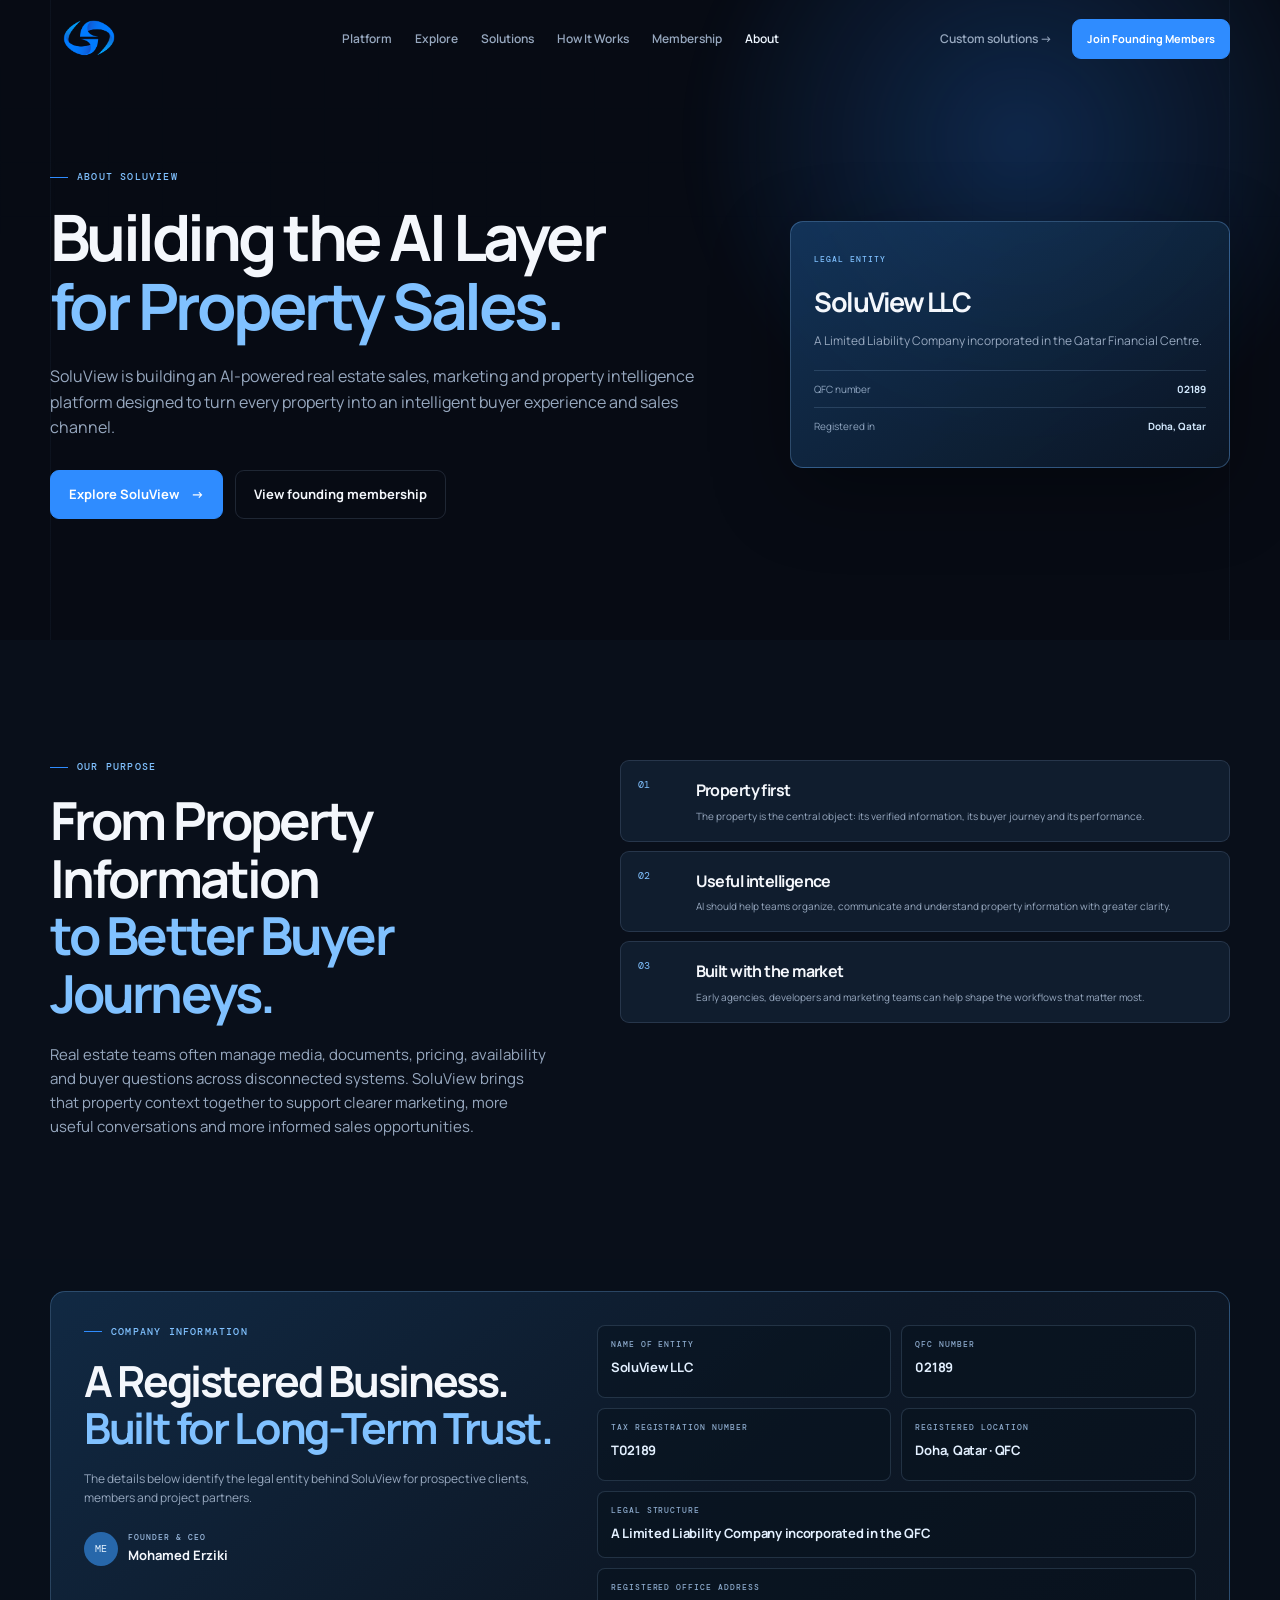
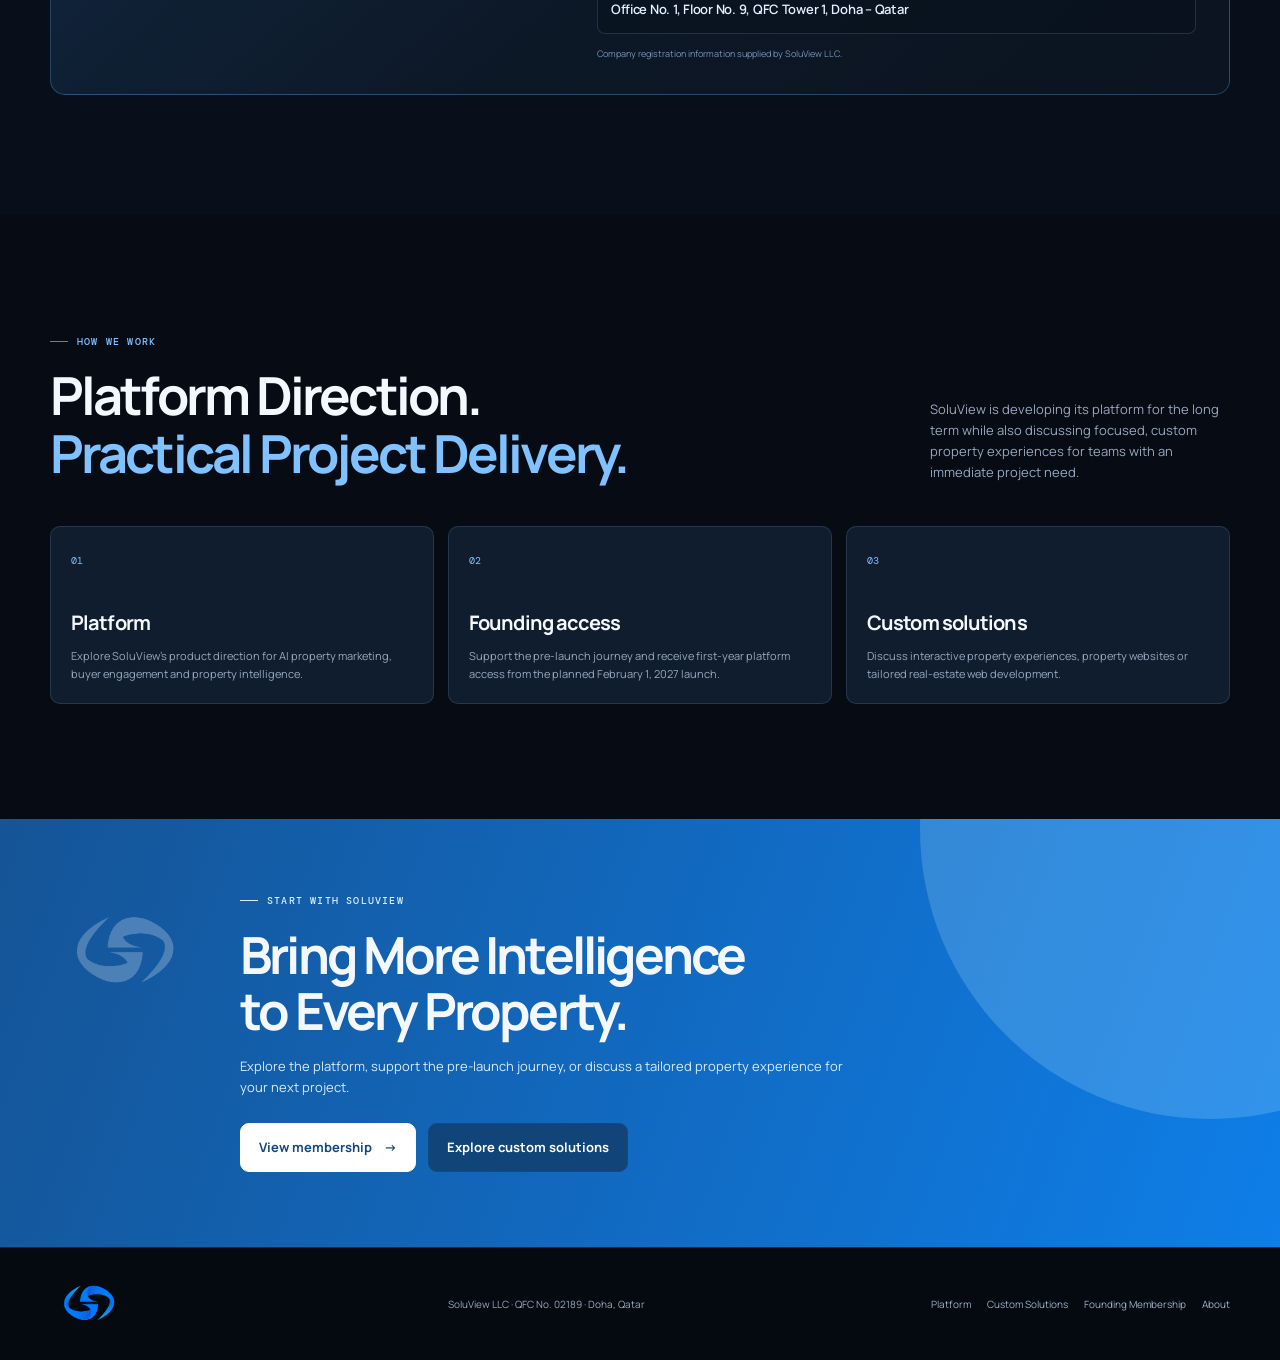
==== about.html @ 036d0c91 "Upgrade SoluView landing site and add form submissions" ====
<!doctype html>
<html lang="en">
<head>
  <meta charset="UTF-8">
  <meta name="viewport" content="width=device-width, initial-scale=1.0">
  <meta name="description" content="About SoluView LLC, an AI-powered real estate sales and property intelligence company incorporated in the Qatar Financial Centre, Doha.">
  <title>About SoluView LLC | Company Information</title>
  <link rel="preconnect" href="https://fonts.googleapis.com"><link rel="preconnect" href="https://fonts.gstatic.com" crossorigin>
  <link href="https://fonts.googleapis.com/css2?family=DM+Mono:wght@400;500&family=Manrope:wght@400;500;600;700;800&display=swap" rel="stylesheet">
  <link rel="stylesheet" href="style.css">
</head>
<body>
  <header class="site-header" id="top"><nav class="nav container" aria-label="Primary navigation"><a class="brand" href="index.html" aria-label="SoluView home"><img src="SoluView Logo.png" alt="SoluView"></a><button class="menu-toggle" aria-controls="nav-menu" aria-expanded="false"><span></span><span></span><span></span><b class="sr-only">Open navigation menu</b></button><div class="nav-menu" id="nav-menu"><a href="index.html#platform">Platform</a><a href="index.html#explore">Explore</a><a href="solutions.html">Solutions</a><a href="index.html#workflow">How It Works</a><a href="membership.html">Membership</a><a class="active-link" href="about.html">About</a></div><div class="nav-actions"><a class="text-link" href="solutions.html">Custom solutions <i>→</i></a><a class="button button-small" href="membership.html">Join Founding Members</a></div></nav></header>
  <main>
    <section class="page-hero section-grid"><div class="page-hero-glow"></div><div class="container page-hero-layout"><div class="reveal"><p class="eyebrow"><span></span>About SoluView</p><h1>Building the AI Layer<br><em>for Property Sales.</em></h1><p>SoluView is building an AI-powered real estate sales, marketing and property intelligence platform designed to turn every property into an intelligent buyer experience and sales channel.</p><div class="button-row"><a class="button" href="index.html#explore">Explore SoluView <i>→</i></a><a class="button button-ghost" href="membership.html">View founding membership</a></div></div><aside class="support-card reveal"><small>LEGAL ENTITY</small><b>SoluView LLC</b><p>A Limited Liability Company incorporated in the Qatar Financial Centre.</p><div class="support-card-row"><span>QFC number</span><strong>02189</strong></div><div class="support-card-row"><span>Registered in</span><strong>Doha, Qatar</strong></div></aside></div></section>
    <section class="section about-purpose"><div class="container about-purpose-grid"><div class="section-heading reveal"><p class="eyebrow"><span></span>Our purpose</p><h2>From Property Information<br><em>to Better Buyer Journeys.</em></h2><p>Real estate teams often manage media, documents, pricing, availability and buyer questions across disconnected systems. SoluView brings that property context together to support clearer marketing, more useful conversations and more informed sales opportunities.</p></div><div class="about-principles reveal"><article><span>01</span><h3>Property first</h3><p>The property is the central object: its verified information, its buyer journey and its performance.</p></article><article><span>02</span><h3>Useful intelligence</h3><p>AI should help teams organize, communicate and understand property information with greater clarity.</p></article><article><span>03</span><h3>Built with the market</h3><p>Early agencies, developers and marketing teams can help shape the workflows that matter most.</p></article></div></div></section>
    <section class="section company-registration"><div class="container"><div class="registration-panel reveal"><div class="registration-intro"><p class="eyebrow"><span></span>Company information</p><h2>A Registered Business.<br><em>Built for Long-Term Trust.</em></h2><p>The details below identify the legal entity behind SoluView for prospective clients, members and project partners.</p><div class="registration-founder"><span>ME</span><div><small>FOUNDER &amp; CEO</small><b>Mohamed Erziki</b></div></div></div><div class="registration-details"><div><small>NAME OF ENTITY</small><b>SoluView LLC</b></div><div><small>QFC NUMBER</small><b>02189</b></div><div><small>TAX REGISTRATION NUMBER</small><b>T02189</b></div><div><small>REGISTERED LOCATION</small><b>Doha, Qatar · QFC</b></div><div class="registration-wide"><small>LEGAL STRUCTURE</small><b>A Limited Liability Company incorporated in the QFC</b></div><div class="registration-wide"><small>REGISTERED OFFICE ADDRESS</small><address>Office No. 1, Floor No. 9, QFC Tower 1, Doha – Qatar</address></div><p class="registration-note">Company registration information supplied by SoluView LLC.</p></div></div></div></section>
    <section class="section about-relationship"><div class="container"><div class="split-heading reveal"><div><p class="eyebrow"><span></span>How we work</p><h2>Platform Direction.<br><em>Practical Project Delivery.</em></h2></div><p>SoluView is developing its platform for the long term while also discussing focused, custom property experiences for teams with an immediate project need.</p></div><div class="delivery-grid"><article class="reveal"><span>01</span><h3>Platform</h3><p>Explore SoluView’s product direction for AI property marketing, buyer engagement and property intelligence.</p></article><article class="reveal"><span>02</span><h3>Founding access</h3><p>Support the pre-launch journey and receive first-year platform access from the planned February 1, 2027 launch.</p></article><article class="reveal"><span>03</span><h3>Custom solutions</h3><p>Discuss interactive property experiences, property websites or tailored real-estate web development.</p></article></div></div></section>
    <section class="final-cta"><div class="container final-cta-inner reveal"><img src="SoluView Logo.png" alt="" aria-hidden="true"><div><p class="eyebrow"><span></span>Start with SoluView</p><h2>Bring More Intelligence<br>to Every Property.</h2><p>Explore the platform, support the pre-launch journey, or discuss a tailored property experience for your next project.</p><div class="button-row"><a class="button button-light" href="membership.html">View membership <i>→</i></a><a class="button button-dark" href="solutions.html">Explore custom solutions</a></div></div></div></section>
  </main>
  <footer class="footer"><div class="container"><a class="brand" href="index.html"><img src="SoluView Logo.png" alt="SoluView"></a><p>SoluView LLC · QFC No. 02189 · Doha, Qatar</p><div><a href="index.html#platform">Platform</a><a href="solutions.html">Custom Solutions</a><a href="membership.html">Founding Membership</a><a href="about.html">About</a></div></div></footer>
  <script src="prelaunch.js"></script>
</body>
</html>
---- style.css ----
:root{--bg:#070b14;--surface:#0d1421;--surface-2:#111c2d;--surface-3:#152338;--border:rgba(159,185,220,.16);--text:#f4f7fc;--text-muted:#97a8bf;--brand:#2f8cff;--brand-light:#80c1ff;--cyan:#62e5e4;--success:#58d6a0;--warning:#f0be67;--radius-sm:10px;--radius-md:18px;--radius-lg:28px;--shadow:0 24px 80px rgba(0,0,0,.32);--mono:"DM Mono",monospace;--sans:"Manrope",Arial,sans-serif}*{box-sizing:border-box}html{scroll-behavior:smooth}body{margin:0;background:var(--bg);color:var(--text);font:400 15px/1.6 var(--sans);overflow-x:hidden}body:before{content:"";position:fixed;inset:0;pointer-events:none;background:linear-gradient(rgba(128,193,255,.025) 1px,transparent 1px),linear-gradient(90deg,rgba(128,193,255,.025) 1px,transparent 1px);background-size:54px 54px;mask-image:linear-gradient(#0003,transparent 45%)}a{color:inherit;text-decoration:none}button{font:inherit;color:inherit}img{max-width:100%}h1,h2,h3,h4,p{margin:0}.container{width:min(1180px,calc(100% - 48px));margin:auto}.section{padding:120px 0}.section-grid{position:relative}.section-grid:after{content:"";position:absolute;inset:0;pointer-events:none;background:linear-gradient(90deg,transparent calc(50% - 590px),rgba(130,180,245,.05) calc(50% - 590px),rgba(130,180,245,.05) calc(50% - 589px),transparent calc(50% - 589px),transparent calc(50% + 589px),rgba(130,180,245,.05) calc(50% + 589px),rgba(130,180,245,.05) calc(50% + 590px),transparent calc(50% + 590px))}.sr-only{position:absolute;width:1px;height:1px;overflow:hidden;clip:rect(0,0,0,0)}.eyebrow,small{font:500 10px/1.4 var(--mono);letter-spacing:.12em;color:var(--brand-light);text-transform:uppercase}.eyebrow{display:flex;align-items:center;gap:9px;margin-bottom:18px}.eyebrow span{width:18px;height:1px;background:var(--brand)}h1,h2{letter-spacing:-.055em;font-weight:700}h1{font-size:clamp(43px,5vw,72px);line-height:1.08}h2{font-size:clamp(34px,4.1vw,58px);line-height:1.1}h1 em,h2 em{font-style:normal;color:var(--brand-light)}p{color:var(--text-muted)}.button{display:inline-flex;align-items:center;justify-content:center;gap:12px;background:var(--brand);color:white;border:1px solid var(--brand);border-radius:9px;padding:13px 18px;font-size:13px;font-weight:700;transition:.25s;cursor:pointer}.button:hover{transform:translateY(-2px);background:#55a4ff;box-shadow:0 12px 28px rgba(47,140,255,.2)}.button i,.text-link i{font-style:normal}.button-small{padding:10px 14px;font-size:11px}.button-ghost{background:transparent;border-color:var(--border);color:var(--text)}.button-ghost:hover{border-color:var(--brand);background:rgba(47,140,255,.08)}.button-row{display:flex;gap:12px;flex-wrap:wrap}.site-header{position:fixed;z-index:20;top:0;width:100%;border-bottom:1px solid transparent;transition:.25s}.site-header.scrolled{background:rgba(7,11,20,.84);backdrop-filter:blur(16px);border-color:var(--border)}.nav{height:78px;display:flex;align-items:center;justify-content:space-between;gap:24px}.brand{display:flex;width:130px;align-items:center}.brand img{display:block;width:100%;height:44px;object-fit:contain;object-position:left}.nav-menu{display:flex;gap:23px}.nav-menu a,.text-link{font-size:12px;font-weight:600;color:var(--text-muted);transition:.2s}.nav-menu a:hover,.text-link:hover{color:var(--text)}.nav-actions{display:flex;gap:20px;align-items:center}.menu-toggle{display:none;background:none;border:0}.hero{padding:167px 0 94px;min-height:780px;overflow:hidden}.hero-glow{position:absolute;width:800px;height:700px;right:-250px;top:-140px;background:radial-gradient(circle,rgba(32,119,229,.25),transparent 66%);filter:blur(16px)}.hero-layout{position:relative;z-index:1;display:grid;grid-template-columns:.89fr 1.11fr;align-items:center;gap:48px}.hero-description{max-width:580px;font-size:16px;margin:25px 0 29px}.trust-line{font-size:11px;margin-top:22px;color:#71839d}.hero-product{position:relative;min-height:486px;perspective:1200px}.dashboard-orb{position:absolute;width:380px;height:380px;left:18%;top:13%;border-radius:50%;background:radial-gradient(circle,rgba(70,147,247,.2),transparent 67%)}.product-window{position:relative;width:94%;margin-left:auto;background:#0d1523;border:1px solid rgba(157,195,255,.22);border-radius:16px;box-shadow:var(--shadow);overflow:hidden;transform:rotateY(-4deg) rotateX(2deg);transition:transform .2s}.window-top{height:35px;border-bottom:1px solid var(--border);display:flex;align-items:center;gap:12px;padding:0 13px;color:#7890ad;font:10px var(--mono)}.window-dots{display:flex;gap:4px}.window-dots b{width:5px;height:5px;border-radius:50%;background:#3e4e63}.online{margin-left:auto;color:var(--success);display:flex;gap:5px;align-items:center}.online b{width:5px;height:5px;border-radius:50%;background:var(--success)}.product-main{display:grid;grid-template-columns:38px 1fr 125px;min-height:338px}.mini-sidebar{background:#09101b;border-right:1px solid var(--border);display:flex;align-items:center;flex-direction:column;gap:20px;padding:13px 0;color:#5f7290;font-size:14px}.mini-logo{color:white;background:var(--brand);width:20px;height:20px;display:grid;place-items:center;border-radius:5px;font-size:10px;font-weight:800;margin-bottom:7px}.mini-sidebar .active{color:var(--brand-light)}.mini-content{padding:17px}.product-head{display:flex;justify-content:space-between;align-items:start}.product-head small{font-size:8px;color:#7e95b2}.product-head h3{font-size:18px;letter-spacing:-.04em}.available{font:9px var(--mono);color:var(--success)}.property-visual,.property-scene{background:linear-gradient(145deg,#203550,#152536 52%,#42546d);position:relative;overflow:hidden}.property-visual{margin-top:15px;height:194px;border-radius:8px}.property-visual:before,.property-scene:before{content:"";position:absolute;inset:0;background:linear-gradient(120deg,transparent 25%,rgba(197,226,255,.15) 25% 29%,transparent 29% 49%,rgba(9,18,31,.25) 49% 52%,transparent 52%),linear-gradient(160deg,transparent 43%,rgba(226,241,255,.12) 43% 46%,transparent 46%)}.visual-grid{position:absolute;inset:0;background:linear-gradient(90deg,transparent 49%,rgba(255,255,255,.08) 50%,transparent 51%),linear-gradient(transparent 68%,rgba(255,255,255,.09) 69%,transparent 70%)}.view-label,.floor-chip{position:absolute;bottom:10px;left:10px;background:rgba(4,9,15,.76);border:1px solid rgba(255,255,255,.12);border-radius:5px;padding:6px 8px;font-size:9px}.view-label b{color:var(--cyan);margin-left:9px}.floor-chip{left:auto;right:10px}.floor-chip strong{color:var(--brand-light);margin-left:4px}.visual-pin{position:absolute;border:1px solid white;background:var(--brand);color:#fff;border-radius:50%;width:20px;height:20px;font-size:14px;line-height:1}.pin-one{top:34%;left:42%}.pin-two{top:55%;right:24%}.spec-row{display:grid;grid-template-columns:repeat(3,1fr);margin-top:14px;gap:7px}.spec-row small{display:block;font-size:7px;color:#7285a0}.spec-row b{font-size:10px}.hero-side{border-left:1px solid var(--border);padding:17px 11px}.hero-side>p{font:8px var(--mono);color:#7386a3;margin-bottom:12px}.pulse-card{border-bottom:1px solid var(--border);padding:7px 0;display:grid;grid-template-columns:1fr auto}.pulse-card strong{font-size:16px}.pulse-card span{font-size:8px;color:#90a0b9}.pulse-card i{font:8px var(--mono);color:var(--success);grid-row:1/3;align-self:center}.hero-chat{position:absolute;z-index:2;right:-12px;bottom:-8px;width:272px;background:rgba(16,26,42,.94);border:1px solid rgba(154,193,245,.25);border-radius:11px;padding:12px;box-shadow:var(--shadow);font-size:10px;animation:float 5s ease-in-out infinite}.chat-title{display:flex;align-items:center;gap:5px;font-size:10px;font-weight:700;margin-bottom:9px}.chat-title>span{color:var(--cyan)}.chat-title small{margin-left:auto;font-size:7px;color:var(--success)}.buyer-msg,.ai-msg{font-size:9px;line-height:1.45;padding:7px 8px;border-radius:5px;margin:5px 0;max-width:90%}.buyer-msg{margin-left:auto;background:#21334e;color:#e9f0fb}.buyer-msg.short{max-width:64%}.ai-msg{background:#101d2e;border:1px solid rgba(135,176,225,.12);color:#aabbd1}.intro-strip{border-block:1px solid var(--border);padding:19px 0;background:rgba(10,16,26,.65)}.intro-strip p{color:#b8c6d8;text-align:center;font:11px var(--mono);letter-spacing:.045em}.intro-strip span{color:var(--brand);margin:0 13px}.platform{padding-bottom:45px}.section-heading{max-width:790px}.section-heading>p:not(.eyebrow){margin-top:20px;max-width:640px}.explore{padding-top:25px}.explorer{display:grid;grid-template-columns:177px 1fr;min-height:590px;border:1px solid rgba(152,190,239,.2);background:#0d1625;border-radius:18px;overflow:hidden;box-shadow:var(--shadow)}.explorer-nav{background:#09111d;border-right:1px solid var(--border);padding:18px 11px;display:flex;flex-direction:column;gap:5px}.explorer-brand{height:34px;display:flex;gap:8px;align-items:center;font-size:12px;margin-bottom:14px}.explorer-brand span{width:21px;height:21px;display:grid;place-items:center;color:#dceeff;background:var(--brand);border-radius:6px;font-size:10px}.explorer-tab{border:0;background:transparent;border-radius:7px;text-align:left;padding:9px;font-size:12px;color:#7488a6;cursor:pointer;transition:.2s}.explorer-tab.active,.explorer-tab:hover{color:#eaf3ff;background:#15243a}.explorer-user{margin-top:auto;padding:9px;border-top:1px solid var(--border);display:flex;align-items:center;gap:7px}.explorer-user span,.avatar{display:grid;place-items:center;width:24px;height:24px;border-radius:50%;background:#275f99;color:#e9f5ff;font:9px var(--mono)}.explorer-user small{font-size:8px;color:#8496af;letter-spacing:0}.explorer-stage{padding:25px 27px;min-width:0}.stage-top{display:flex;justify-content:space-between;align-items:center;margin-bottom:22px}.stage-top small{font-size:8px;color:#7b91ad}.stage-top h3{font-size:22px;letter-spacing:-.04em;margin-top:4px}.stage-actions{display:flex;align-items:center;gap:14px}.stage-actions button{border:0;background:transparent;color:#8fa2bd;cursor:pointer}.status-dot{font:9px var(--mono);color:var(--success);padding:5px 8px;border-radius:5px;background:rgba(88,214,160,.09)}.tab-panel{display:none}.tab-panel.active{display:block;animation:panelIn .35s ease both}.overview-grid{display:grid;grid-template-columns:1.22fr 1fr;gap:14px}.overview-property{min-height:250px;border-radius:10px}.scene-label{position:absolute;bottom:17px;left:17px;display:flex;flex-direction:column}.scene-label span{font:9px var(--mono);color:#b5d5f8}.scene-label b{font-size:23px;letter-spacing:-.05em}.scene-label small{font-size:9px;color:#d3dfec;letter-spacing:0}.scene-stat{position:absolute;right:12px;top:12px;font:20px var(--mono);color:#d6e8ff;text-align:right}.scene-stat small{display:block;font-size:7px;color:#bbd0e8;letter-spacing:0}.kpi-grid{display:grid;grid-template-columns:1fr 1fr;gap:12px}.kpi-grid article,.analytics-kpis article{border:1px solid var(--border);background:#111d2e;border-radius:9px;padding:13px}.kpi-grid small,.analytics-kpis small{font-size:8px;color:#8194b0}.kpi-grid strong{font-size:25px;display:block;letter-spacing:-.05em;margin:7px 0 3px}.kpi-grid span,.analytics-kpis span{font-size:9px;color:var(--success)}.details-band{display:grid;grid-template-columns:repeat(4,1fr);border-top:1px solid var(--border);margin-top:18px;padding-top:14px}.details-band small{display:block;color:#8093ae;font-size:8px}.details-band b{font-size:12px}.blue-text{color:var(--brand-light)}.experience-toolbar{display:flex;justify-content:space-between;align-items:center;margin-bottom:15px;color:#afc0d5;font-size:11px}.room-select,.persona-tabs button{background:#152239;border:1px solid var(--border);color:#9eb0c7;padding:6px 8px;font-size:9px;cursor:pointer}.room-select:first-child{border-radius:5px 0 0 5px}.room-select:last-child{border-radius:0 5px 5px 0}.room-select.active,.persona-tabs button.active{color:#fff;background:#27558c}.property-scene.large{height:305px;border-radius:10px}.floor-plan{position:absolute;right:13px;top:13px;background:#0b1422cc;padding:7px;border:1px solid var(--border);font:8px var(--mono);color:#a9bad0}.floor-plan b{color:var(--brand-light);margin-left:5px}.hotspot{position:absolute;z-index:1;border:1px solid #dff3ff;background:var(--brand);color:white;border-radius:99px;padding:5px 8px;font-size:9px;cursor:pointer;box-shadow:0 0 0 5px rgba(47,140,255,.12)}.hotspot-popover{position:absolute;left:13px;bottom:13px;width:205px;padding:10px;background:#0c1725ed;border:1px solid var(--border);border-radius:7px;display:flex;flex-direction:column;font-size:10px}.hotspot-popover b{color:#eaf5ff}.hotspot-popover span{color:#9cafc7}.property-info-grid{display:grid;grid-template-columns:repeat(3,1fr);gap:12px;margin-top:14px}.property-info-grid div{padding:10px;background:#111d2e;border:1px solid var(--border);border-radius:7px}.property-info-grid small{display:block;font-size:8px;color:#8295b1}.property-info-grid b{font-size:10px}.assistant-demo{max-width:650px;margin:auto}.verified-note{display:flex;gap:10px;padding:12px;background:rgba(88,214,160,.07);border:1px solid rgba(88,214,160,.22);border-radius:9px}.verified-note>span{display:grid;place-items:center;background:var(--success);width:20px;height:20px;border-radius:50%;color:#06140e;font-weight:800}.verified-note b{font-size:11px;display:block}.verified-note small{font-size:8px;letter-spacing:0;color:#98aeac;text-transform:none}.conversation{min-height:228px;padding:20px 4px;display:flex;flex-direction:column;gap:8px}.message{max-width:75%;font-size:11px;padding:10px;border-radius:7px;animation:panelIn .3s ease}.message.buyer{background:#213652;align-self:flex-end}.message.ai{background:#111f32;border:1px solid var(--border);color:#bed0e5}.message.ai span{color:var(--cyan);margin-right:4px}.typing{color:#88a0bb;font:11px var(--mono);padding:7px}.quick-questions{display:flex;flex-wrap:wrap;gap:7px}.quick-questions button{border:1px solid var(--border);border-radius:99px;background:#111e31;color:#b7c8da;padding:7px 10px;font-size:9px;cursor:pointer;transition:.2s}.quick-questions button:hover{color:#fff;border-color:var(--brand)}.marketing-top,.leads-head{display:flex;justify-content:space-between;align-items:start}.marketing-top h4,.leads-head h4{font-size:17px;letter-spacing:-.035em;margin-top:4px}.generate-button{border:0;background:#183a64;color:#d7ecff;border-radius:6px;padding:8px 10px;font-size:9px;cursor:pointer}.generate-button.generating span{display:inline-block;animation:spin 1s linear infinite}.persona-tabs{display:flex;overflow:auto;gap:5px;margin:20px 0}.persona-tabs button{border-radius:5px;white-space:nowrap}.marketing-output{border:1px solid var(--border);border-radius:10px;padding:21px;background:linear-gradient(135deg,#101d2e,#14243a)}.marketing-output h4{font-size:19px;max-width:600px;letter-spacing:-.04em;margin:10px 0}.marketing-output p{font-size:12px;max-width:620px}.marketing-output>div{display:flex;gap:7px;margin-top:17px}.marketing-output>div span{font-size:8px;padding:5px 7px;border-radius:4px;background:#1c3450;color:#adc5df}.leads-head>span{font:9px var(--mono);color:#8ca2bd}.lead-list{margin-top:20px;border-top:1px solid var(--border)}.lead-row{width:100%;display:grid;grid-template-columns:32px 1fr auto;gap:11px;align-items:center;text-align:left;border:0;border-bottom:1px solid var(--border);padding:13px 4px;background:transparent;cursor:pointer}.lead-row:hover{background:#111d2e}.lead-row .teal{background:#267b7c}.lead-row .gray{background:#405064}.lead-row b{font-size:12px;display:block}.lead-row small{display:block;text-transform:none;letter-spacing:0;font-size:9px;color:#8598b1}.lead-row strong{font-size:17px;text-align:right}.lead-row i{display:block;font:8px var(--mono);font-style:normal;color:var(--success)}.analytics-kpis{display:grid;grid-template-columns:repeat(4,1fr);gap:11px}.analytics-kpis b{display:block;font-size:23px;letter-spacing:-.045em;margin:6px 0}.analytics-charts{display:grid;grid-template-columns:1.25fr .75fr;gap:13px;margin-top:13px}.analytics-charts article{border:1px solid var(--border);background:#111d2e;border-radius:9px;padding:16px}.bar-chart p{display:grid;grid-template-columns:110px 1fr 31px;gap:8px;align-items:center;font-size:10px;margin:12px 0}.bar-chart i{height:5px;background:#23334a;border-radius:99px;overflow:hidden}.bar-chart i b{display:block;height:100%;width:0;background:linear-gradient(90deg,var(--brand),var(--cyan));transition:1s}.bar-chart em{font-style:normal;color:#a9bfd7}.funnel{margin-top:15px;display:flex;flex-direction:column;align-items:center;gap:6px}.funnel b{border-radius:3px;background:linear-gradient(90deg,#285d99,#356da7);padding:7px;text-align:center;font:9px var(--mono);color:#e9f4ff}.lead-drawer{position:fixed;z-index:30;inset:0;pointer-events:none}.lead-drawer.open{pointer-events:auto}.drawer-overlay{position:absolute;inset:0;background:#02050acc;opacity:0;transition:.25s}.lead-drawer.open .drawer-overlay{opacity:1}.drawer-content{position:absolute;right:0;top:0;width:min(400px,100%);height:100%;padding:30px;background:#0d1726;border-left:1px solid var(--border);transform:translateX(100%);transition:.35s;box-shadow:var(--shadow)}.lead-drawer.open .drawer-content{transform:none}.drawer-close{position:absolute;right:20px;top:19px;background:transparent;border:0;color:#9cb0ca;font-size:26px;cursor:pointer}.drawer-person{display:flex;align-items:center;gap:12px;margin:22px 0}.drawer-person .avatar{width:42px;height:42px;font-size:12px}.drawer-person h3{font-size:21px;letter-spacing:-.04em}.drawer-person p{font-size:11px}.intent-box{border:1px solid rgba(88,214,160,.26);background:rgba(88,214,160,.06);padding:17px;border-radius:10px;display:grid;grid-template-columns:1fr auto}.intent-box span{font:9px var(--mono);color:#a2d9c1}.intent-box b{font-size:35px;grid-row:1/3;letter-spacing:-.05em}.intent-box strong{font:9px var(--mono);color:var(--success)}.lead-data{margin:20px 0}.lead-data p{display:flex;justify-content:space-between;padding:11px 0;border-bottom:1px solid var(--border);font-size:11px}.lead-data p span{color:#8497af}.lead-data p b{color:#d8e5f5}.drawer-button{width:100%}.workflow-section{background:#09101c}.workflow-heading{max-width:590px}.workflow{position:relative;display:grid;grid-template-columns:repeat(4,1fr);gap:22px;margin-top:56px}.workflow-line{position:absolute;top:18px;left:0;right:0;height:1px;background:#233753}.workflow-step{position:relative;padding-top:42px}.workflow-step b{position:absolute;top:0;width:37px;height:37px;display:grid;place-items:center;border-radius:50%;background:#132845;border:1px solid #3a73ad;color:#b9dcff;font:10px var(--mono);z-index:1}.workflow-step h3{font-size:15px}.workflow-step p{font-size:11px;margin-top:7px}.intelligence-layout,.qualification-layout{display:grid;grid-template-columns:.82fr 1.18fr;gap:75px;align-items:center}.knowledge-flow article{border:1px solid var(--border);background:#101b2b;border-radius:12px;padding:20px}.knowledge-flow h3{font-size:17px;margin:6px 0 15px}.data-tags{display:flex;flex-wrap:wrap;gap:6px}.data-tags span{font-size:9px;color:#abc2da;padding:5px 7px;border:1px solid #29425f;border-radius:4px;background:#14263b}.flow-ai{display:flex;align-items:center;justify-content:center;gap:12px;padding:12px}.flow-ai i{font-style:normal;color:#7592b3}.flow-ai b{width:32px;height:32px;border-radius:50%;display:grid;place-items:center;background:var(--brand);box-shadow:0 0 22px rgba(47,140,255,.4)}.flow-ai strong{font-size:11px}.buyer-output p{font-size:11px}.split-heading{display:flex;align-items:end;justify-content:space-between;gap:40px}.split-heading>p{max-width:300px;font-size:13px}.campaign-grid{display:grid;grid-template-columns:repeat(4,1fr);margin-top:48px;border:1px solid var(--border);border-right:0;border-bottom:0}.campaign-grid article{min-height:164px;padding:18px;border-right:1px solid var(--border);border-bottom:1px solid var(--border);background:#0c1522;transition:.25s}.campaign-grid article:hover{background:#14233a;transform:translateY(-3px)}.campaign-grid span,.customer-grid span{font:10px var(--mono);color:var(--brand-light)}.campaign-grid h3{font-size:15px;margin:28px 0 6px}.campaign-grid p{font-size:10px}.qualification{background:linear-gradient(135deg,#0b1320,#0d1c30)}.qual-path{display:flex;align-items:center;flex-wrap:wrap;gap:9px;padding:20px;border:1px solid var(--border);border-radius:12px;background:#0d1828}.qual-path span{font-size:10px;color:#b5c8de;padding:7px;background:#15263d;border-radius:5px}.qual-path i{font-style:normal;color:#497eae}.qual-path strong{font-size:10px;background:var(--brand);padding:8px;color:#fff;border-radius:5px}.intent-cards{display:grid;grid-template-columns:repeat(3,1fr);gap:10px;margin-top:13px}.intent-cards article{padding:14px;border:1px solid var(--border);border-radius:9px;background:#111e30}.intent-cards b{font-size:27px;display:block;margin:8px 0 2px}.intent-cards p{font-size:9px}.analytics-section{background:#090f1a}.analytics-board{margin-top:46px;border:1px solid var(--border);border-radius:13px;overflow:hidden;background:#0d1725}.analytics-board-top{display:grid;grid-template-columns:repeat(4,1fr)}.analytics-board-top article{padding:23px;border-right:1px solid var(--border)}.analytics-board-top b{display:block;font-size:29px;letter-spacing:-.05em;margin-top:5px}.analytics-board-bottom{display:grid;grid-template-columns:1fr 1fr;border-top:1px solid var(--border)}.analytics-board-bottom>div{padding:22px}.analytics-board-bottom>div+div{border-left:1px solid var(--border)}.room-list,.context-list{margin-top:14px}.room-list p,.context-list p{display:flex;justify-content:space-between;font-size:11px;padding:7px 0;border-bottom:1px solid rgba(150,180,215,.08)}.room-list b,.context-list b{color:#cde4ff}.context-list span{color:#859bb6}.centered{text-align:center;margin-inline:auto}.centered .eyebrow{justify-content:center}.customer-grid{display:grid;grid-template-columns:repeat(3,1fr);gap:16px;margin-top:45px}.customer-grid article{min-height:220px;background:#101b2b;border:1px solid var(--border);border-radius:11px;padding:22px;transition:.25s}.customer-grid article:hover{transform:translateY(-5px);border-color:#3a70a7}.customer-grid h3{font-size:19px;letter-spacing:-.04em;margin:48px 0 8px}.customer-grid p{font-size:11px}.membership{background:linear-gradient(180deg,#0b1422,#09101b)}.membership-hero{display:flex;justify-content:space-between;gap:70px;align-items:center}.membership-hero>div:first-child{max-width:700px}.membership-hero>div:first-child>p:last-child{margin-top:19px;font-size:13px}.member-counter{width:208px;flex:0 0 auto;border:1px solid rgba(101,172,244,.32);background:rgba(31,82,141,.15);padding:17px;border-radius:11px}.member-counter small{font-size:8px}.member-counter strong{display:block;font-size:28px;letter-spacing:-.06em;margin:5px 0}.member-counter strong b{color:var(--brand-light)}.member-counter p{font-size:10px}.member-counter>div{height:4px;background:#203751;border-radius:9px;margin-top:13px;overflow:hidden}.member-counter i{display:block;height:100%;width:0;background:var(--brand);transition:width .7s}.membership-grid{display:grid;grid-template-columns:repeat(3,1fr);gap:15px;margin-top:50px}.membership-card{position:relative;display:flex;flex-direction:column;padding:24px;border:1px solid var(--border);border-radius:13px;background:#0e1827}.membership-card.featured{border-color:rgba(70,151,244,.7);background:linear-gradient(180deg,#132945,#0e1827);box-shadow:0 20px 50px rgba(9,55,109,.22)}.card-badge{position:absolute;right:15px;top:15px;background:var(--brand);border-radius:3px;padding:4px 6px;font:8px var(--mono)}.card-badge.muted{background:#40536c}.membership-card h3{font-size:22px;letter-spacing:-.045em;margin:9px 0 7px}.membership-card>p{font-size:11px;min-height:35px}.membership-price{font-size:17px;color:#cfe7ff;margin:22px 0 17px}.membership-card ul{margin:0 0 24px;padding:0;list-style:none;flex:1}.membership-card li{font-size:10px;color:#aebfd4;padding:6px 0;border-bottom:1px solid rgba(154,187,222,.08)}.membership-card li:before{content:"✓";color:var(--success);margin-right:8px}.membership-card .button{width:100%;font-size:11px}.member-benefits{margin-top:58px;padding-top:29px;border-top:1px solid var(--border)}.member-benefits h3{font-size:18px}.member-benefits>div{display:grid;grid-template-columns:repeat(4,1fr);gap:13px;margin-top:17px}.member-benefits article{padding:13px;border-radius:8px;background:#101c2c;border:1px solid var(--border)}.member-benefits article b{font:9px var(--mono);color:#bdddff}.member-benefits article p{font-size:10px;margin-top:7px}.prelaunch-note{margin-top:20px;font-size:10px;color:#768ba5}.vision-roadmap{margin-top:48px;display:grid;grid-template-columns:repeat(4,1fr);gap:12px}.vision-roadmap article{padding:17px;border-top:1px solid #477cae;background:linear-gradient(180deg,#111e30,transparent)}.vision-roadmap h3{font-size:16px;margin:12px 0 8px}.vision-roadmap p{font-size:10px}.final-cta{padding:75px 0;background:linear-gradient(110deg,#155496,#0e7ee8);position:relative;overflow:hidden}.final-cta:after{content:"";position:absolute;width:580px;height:580px;border-radius:50%;right:-220px;top:-280px;background:rgba(177,227,255,.22)}.final-cta-inner{position:relative;z-index:1;display:grid;grid-template-columns:150px 1fr;gap:40px;align-items:start}.final-cta img{opacity:.24;filter:brightness(0) invert(1);margin-top:16px}.final-cta h2{font-size:clamp(34px,4vw,55px);max-width:800px}.final-cta p:not(.eyebrow){color:#d6ebff;max-width:620px;font-size:13px;margin:18px 0 25px}.final-cta .eyebrow{color:#d8eeff}.final-cta .eyebrow span{background:#d8eeff}.button-light{background:#fff;border-color:#fff;color:#13487f}.button-dark{border-color:#164878;background:#114579}.footer{padding:34px 0;background:#050910;border-top:1px solid var(--border)}.footer .container{display:flex;justify-content:space-between;align-items:center;gap:20px}.footer .brand{width:111px}.footer p{font-size:10px}.footer>div>div{display:flex;gap:16px}.footer a{font-size:10px;color:#9bb0c8}.reveal{opacity:0;transform:translateY(18px);transition:opacity .65s ease,transform .65s ease}.reveal.visible{opacity:1;transform:none}@keyframes panelIn{from{opacity:0;transform:translateY(8px)}to{opacity:1;transform:none}}@keyframes float{50%{transform:translateY(-8px)}}@keyframes spin{to{transform:rotate(360deg)}}
@media(max-width:900px){.nav-menu{gap:13px}.nav-actions .text-link{display:none}.hero-layout,.intelligence-layout,.qualification-layout{grid-template-columns:1fr}.hero-copy{max-width:680px}.hero-product{max-width:700px;width:100%;margin:auto}.section{padding:90px 0}.workflow{grid-template-columns:repeat(2,1fr)}.workflow-line{display:none}.membership-hero{align-items:start;flex-direction:column;gap:24px}.member-counter{width:100%}.membership-grid{grid-template-columns:1fr}.membership-card{padding:25px}.member-benefits>div,.vision-roadmap{grid-template-columns:repeat(2,1fr)}.campaign-grid{grid-template-columns:repeat(2,1fr)}.customer-grid{gap:10px}.explorer{grid-template-columns:135px 1fr}.explorer-stage{padding:21px}.hero{padding-top:140px}}
@media(max-width:650px){.container{width:min(100% - 32px,1180px)}.site-header{background:rgba(7,11,20,.9);backdrop-filter:blur(10px);border-color:var(--border)}.nav{height:65px}.brand{width:111px}.menu-toggle{display:flex;position:relative;z-index:3;width:34px;height:34px;padding:8px;flex-direction:column;justify-content:center;gap:5px}.menu-toggle span{display:block;height:1px;background:#dceaff;transition:.2s}.menu-toggle.open span:first-child{transform:translateY(6px) rotate(45deg)}.menu-toggle.open span:nth-child(2){opacity:0}.menu-toggle.open span:nth-child(3){transform:translateY(-6px) rotate(-45deg)}.nav-actions{display:none}.nav-menu{position:absolute;z-index:2;top:0;right:0;left:0;padding:78px 24px 22px;background:#0c1522;border-bottom:1px solid var(--border);display:flex;flex-direction:column;gap:18px;transform:translateY(-115%);transition:.3s}.nav-menu.open{transform:none}.nav-menu a{font-size:14px}.hero{padding:115px 0 65px;min-height:0}.hero-layout{gap:45px}.hero-description{font-size:14px}.product-window{width:100%;transform:none}.product-main{grid-template-columns:31px 1fr}.hero-side{display:none}.mini-content{padding:13px}.property-visual{height:175px}.hero-chat{right:-4px;width:248px}.intro-strip p{font-size:8px}.intro-strip span{margin:0 4px}.section{padding:73px 0}.platform{padding-bottom:26px}.explorer{display:block;overflow:visible;background:transparent;border:0;box-shadow:none}.explorer-nav{position:sticky;top:65px;z-index:4;display:flex;flex-direction:row;overflow:auto;padding:8px;background:#0d1828;border:1px solid var(--border);border-radius:9px}.explorer-brand,.explorer-user{display:none}.explorer-tab{white-space:nowrap;padding:7px 9px}.explorer-stage{margin-top:10px;padding:17px;border:1px solid var(--border);border-radius:11px;background:#0d1625}.stage-top{margin-bottom:17px}.stage-top h3{font-size:19px}.overview-grid,.analytics-charts{grid-template-columns:1fr}.overview-property{min-height:210px}.kpi-grid{gap:8px}.kpi-grid article{padding:10px}.kpi-grid strong{font-size:20px}.details-band{gap:10px;grid-template-columns:1fr 1fr}.details-band div:nth-child(n+3){margin-top:8px}.property-scene.large{height:270px}.hotspot{font-size:8px;padding:4px 6px}.property-info-grid{grid-template-columns:1fr}.experience-toolbar{align-items:start;flex-direction:column;gap:10px}.analytics-kpis,.analytics-board-top{grid-template-columns:1fr 1fr}.analytics-charts article{padding:12px}.analytics-board-bottom{grid-template-columns:1fr}.analytics-board-bottom>div+div{border-left:0;border-top:1px solid var(--border)}.workflow{grid-template-columns:1fr 1fr;gap:20px}.workflow-step p{font-size:10px}.split-heading{display:block}.split-heading>p{margin-top:15px}.campaign-grid{grid-template-columns:1fr 1fr;margin-top:30px}.campaign-grid article{min-height:142px;padding:13px}.campaign-grid h3{margin-top:20px}.intent-cards{grid-template-columns:1fr}.customer-grid{grid-template-columns:1fr}.customer-grid article{min-height:170px}.customer-grid h3{margin-top:30px}.member-benefits>div,.vision-roadmap{grid-template-columns:1fr}.membership-grid{margin-top:31px}.final-cta{padding:55px 0}.final-cta-inner{grid-template-columns:1fr}.final-cta img{display:none}.footer .container{align-items:start;flex-direction:column}.footer>div>div{flex-wrap:wrap}.section-grid:after{display:none}}
@media(prefers-reduced-motion:reduce){*,*:before,*:after{animation-duration:.01ms!important;animation-iteration-count:1!important;scroll-behavior:auto!important;transition-duration:.01ms!important}.reveal{opacity:1;transform:none}}
.nav-menu .active-link{color:#eef6ff}.page-hero{padding:170px 0 102px;min-height:640px;position:relative;overflow:hidden}.page-hero-glow{position:absolute;width:780px;height:620px;right:-130px;top:-170px;background:radial-gradient(circle,rgba(39,126,239,.25),transparent 66%);filter:blur(16px)}.page-hero-layout{position:relative;z-index:1;display:grid;grid-template-columns:1.2fr .8fr;gap:80px;align-items:center}.page-hero-layout>div>p:not(.eyebrow){max-width:650px;font-size:16px;margin:24px 0 29px}.support-card{padding:23px;border:1px solid rgba(118,185,252,.32);background:linear-gradient(145deg,rgba(24,65,110,.72),rgba(11,23,38,.86));border-radius:13px;box-shadow:var(--shadow)}.support-card>small{font-size:8px}.support-card>b{display:block;font-size:27px;letter-spacing:-.055em;margin:11px 0 8px}.support-card>p{font-size:12px;margin-bottom:20px}.support-card-row{display:flex;justify-content:space-between;gap:12px;padding:10px 0;border-top:1px solid rgba(167,208,255,.16);font-size:10px}.support-card-row span{color:#8fa5bf}.support-card-row strong{color:#d4eaff;text-align:right}.support-explainer{padding-bottom:90px}.support-exchange{display:grid;grid-template-columns:1fr 55px 1fr;gap:16px;align-items:center;margin-top:45px}.support-exchange article{height:100%;padding:25px;background:#0e1928;border:1px solid var(--border);border-radius:12px}.support-exchange h3{font-size:22px;letter-spacing:-.045em;margin:10px 0}.support-exchange p{font-size:12px}.support-exchange ul,.service-grid ul{padding:0;list-style:none;margin:20px 0 0}.support-exchange li,.service-grid li{font-size:10px;color:#abc0d7;padding:6px 0;border-top:1px solid rgba(151,189,227,.1)}.support-exchange li:before,.service-grid li:before{content:"✓";color:var(--success);margin-right:8px}.exchange-arrow{width:36px;height:36px;display:grid;place-items:center;border:1px solid #4384c4;border-radius:50%;color:var(--brand-light);background:#132842;font-size:17px}.page-plans{padding-top:100px}.what-you-get{background:#090f1a}.delivery-grid{display:grid;grid-template-columns:repeat(3,1fr);gap:14px;margin-top:44px}.delivery-grid article{padding:20px;background:#101d2e;border:1px solid var(--border);border-radius:10px}.delivery-grid span,.service-grid>article>span{font:10px var(--mono);color:var(--brand-light)}.delivery-grid h3{font-size:20px;letter-spacing:-.045em;margin:36px 0 8px}.delivery-grid p{font-size:11px}.custom-bridge{background:linear-gradient(112deg,#155496,#0879d8);padding:78px 0;position:relative;overflow:hidden}.custom-bridge:after{content:"";position:absolute;width:500px;height:500px;right:-200px;bottom:-300px;border-radius:50%;background:rgba(185,232,255,.2)}.custom-bridge-inner{position:relative;z-index:1;display:grid;grid-template-columns:1.1fr .9fr;gap:55px;align-items:center}.custom-bridge h2{font-size:clamp(31px,3.6vw,49px)}.custom-bridge p:not(.eyebrow){color:#d9edff;font-size:13px;max-width:600px;margin:17px 0 24px}.custom-bridge .eyebrow{color:#d8edff}.custom-bridge .eyebrow span{background:#d8edff}.solution-mini-list{display:grid;gap:9px}.solution-mini-list article{padding:13px;background:rgba(5,25,53,.3);border:1px solid rgba(222,244,255,.23);border-radius:8px;display:flex;flex-direction:column}.solution-mini-list b{font-size:12px}.solution-mini-list span{font-size:10px;color:#d2e7f8;margin-top:3px}.trust-section{padding-bottom:120px}.trust-grid,.service-grid{display:grid;grid-template-columns:repeat(4,1fr);gap:12px;margin-top:42px}.trust-grid article{padding:17px;border-top:1px solid #467ead;background:#101c2c}.trust-grid b{font-size:12px}.trust-grid p{font-size:10px;margin-top:9px}.service-grid{grid-template-columns:repeat(3,1fr)}.service-grid>article{padding:21px;border:1px solid var(--border);background:#101c2c;border-radius:11px;transition:.25s}.service-grid>article:hover{border-color:#3e7bb7;transform:translateY(-4px)}.service-grid h3{font-size:19px;letter-spacing:-.04em;margin:34px 0 9px}.service-grid p{font-size:11px}.service-grid li{font-size:10px}
@media(max-width:900px){.page-hero-layout,.custom-bridge-inner{grid-template-columns:1fr;gap:32px}.page-hero{min-height:0}.support-card{max-width:620px}.support-exchange{grid-template-columns:1fr;gap:10px}.exchange-arrow{transform:rotate(90deg);margin:auto}.service-grid{grid-template-columns:1fr}.trust-grid{grid-template-columns:repeat(2,1fr)}}
@media(max-width:650px){.page-hero{padding:116px 0 66px}.page-hero-layout>div>p:not(.eyebrow){font-size:14px}.support-card>b{font-size:23px}.support-explainer{padding-bottom:65px}.support-exchange{margin-top:29px}.support-exchange article{padding:18px}.page-plans{padding-top:71px}.delivery-grid,.trust-grid{grid-template-columns:1fr;margin-top:28px}.custom-bridge{padding:57px 0}.custom-bridge-inner{gap:28px}.service-grid{margin-top:27px}.service-grid>article{padding:18px}}
.paypal-button-container{min-height:45px;margin-top:auto;padding-top:4px}.paypal-status{display:none;max-width:720px;margin:25px auto 0;padding:14px 17px;border-radius:8px;font-size:12px}.paypal-status.success,.paypal-status.notice,.paypal-status.error{display:block}.paypal-status.success{color:#cef6df;background:rgba(88,214,160,.11);border:1px solid rgba(88,214,160,.34)}.paypal-status.notice{color:#d7e7fb;background:rgba(66,137,214,.12);border:1px solid rgba(93,157,225,.32)}.paypal-status.error{color:#ffd2d2;background:rgba(229,85,85,.1);border:1px solid rgba(229,85,85,.32)}
.company-registration{padding-top:32px;background:#080f1a}.registration-panel{display:grid;grid-template-columns:.88fr 1.12fr;gap:42px;padding:33px;border:1px solid rgba(114,181,247,.29);border-radius:15px;background:linear-gradient(140deg,#112943,#0d1827 54%,#0b1420)}.registration-intro h2{font-size:clamp(28px,3.35vw,45px)}.registration-intro>p:not(.eyebrow){font-size:12px;margin-top:18px}.registration-founder{display:flex;align-items:center;gap:10px;margin-top:24px}.registration-founder>span{width:34px;height:34px;display:grid;place-items:center;border-radius:50%;background:#2767aa;color:#e7f4ff;font:10px var(--mono)}.registration-founder small{display:block;font-size:8px;color:#9cbbe0}.registration-founder b{display:block;font-size:13px;margin-top:2px}.registration-details{display:grid;grid-template-columns:1fr 1fr;gap:10px;align-content:start}.registration-details>div{min-height:73px;padding:13px;background:rgba(7,17,29,.48);border:1px solid rgba(161,202,246,.16);border-radius:8px}.registration-details small{display:block;font-size:8px;color:#8dabcd}.registration-details b{display:block;font-size:13px;margin-top:7px;color:#e3f0ff;letter-spacing:-.02em}.registration-details .registration-wide{grid-column:1/-1;min-height:auto}.registration-note{grid-column:1/-1;font-size:9px;color:#7893b2;margin-top:3px}
@media(max-width:900px){.registration-panel{grid-template-columns:1fr;gap:27px}}
@media(max-width:650px){.company-registration{padding-top:10px}.registration-panel{padding:20px}.registration-details{grid-template-columns:1fr}.registration-details .registration-wide{grid-column:auto}}
.registration-details address{display:block;margin-top:7px;color:#e3f0ff;font:600 13px/1.5 var(--sans);font-style:normal;letter-spacing:-.02em}.registration-link{display:inline-flex;margin-top:22px;color:#bcdcff}.about-purpose{background:#090f1a}.about-purpose-grid{display:grid;grid-template-columns:.9fr 1.1fr;gap:70px;align-items:start}.about-principles{display:grid;gap:9px}.about-principles article{display:grid;grid-template-columns:45px 1fr;column-gap:13px;padding:17px;background:#101d2e;border:1px solid var(--border);border-radius:9px}.about-principles span{grid-row:1/3;font:10px var(--mono);color:var(--brand-light)}.about-principles h3{font-size:16px;letter-spacing:-.035em}.about-principles p{font-size:10px;margin-top:4px}.about-relationship{padding-bottom:115px}
@media(max-width:900px){.about-purpose-grid{grid-template-columns:1fr;gap:32px}}
.forms-section{background:#090f1a}.form-grid{display:grid;grid-template-columns:1.15fr .85fr;gap:16px;margin-top:42px}.project-form,.feedback-form{padding:23px;background:#101d2e;border:1px solid var(--border);border-radius:12px}.field-row{display:grid;grid-template-columns:1fr 1fr;gap:12px}.project-form label,.feedback-form label{display:block;font-size:11px;font-weight:700;color:#c9d9eb;margin-bottom:14px}.project-form input,.project-form select,.project-form textarea,.feedback-form input,.feedback-form select,.feedback-form textarea{display:block;width:100%;margin-top:6px;padding:11px 12px;background:#0a1421;border:1px solid #29415e;border-radius:7px;color:var(--text);font:400 11px var(--sans);outline:none;transition:.2s;resize:vertical}.project-form input::placeholder,.project-form textarea::placeholder,.feedback-form input::placeholder,.feedback-form textarea::placeholder{color:#70849e}.project-form input:focus,.project-form select:focus,.project-form textarea:focus,.feedback-form input:focus,.feedback-form select:focus,.feedback-form textarea:focus{border-color:var(--brand);box-shadow:0 0 0 3px rgba(47,140,255,.12)}.project-form select,.feedback-form select{appearance:auto}.project-form textarea,.feedback-form textarea{line-height:1.55}.project-form .button,.feedback-form .button{margin-top:3px}.form-status{display:none;margin-top:14px!important;padding:10px 11px;border-radius:6px;font-size:10px}.form-status.success,.form-status.notice,.form-status.error{display:block}.form-status.success{color:#cef6df;background:rgba(88,214,160,.11);border:1px solid rgba(88,214,160,.34)}.form-status.notice{color:#d7e7fb;background:rgba(66,137,214,.12);border:1px solid rgba(93,157,225,.32)}.form-status.error{color:#ffd2d2;background:rgba(229,85,85,.1);border:1px solid rgba(229,85,85,.32)}.form-transport{display:none}.form-sidecard{padding:25px;border:1px solid rgba(81,154,229,.32);border-radius:12px;background:linear-gradient(150deg,#112b48,#0c1726)}.form-sidecard h3{font-size:23px;letter-spacing:-.05em;margin:10px 0}.form-sidecard>p{font-size:11px;margin-bottom:21px}.form-sidecard>div{display:grid;grid-template-columns:23px 1fr;gap:9px;padding:11px 0;border-top:1px solid rgba(172,211,255,.13)}.form-sidecard>div span{font:9px var(--mono);color:var(--brand-light)}.form-sidecard>div p{font-size:10px}.feedback-section{padding-top:88px;background:#07101b}.feedback-layout{display:grid;grid-template-columns:.8fr 1.2fr;gap:65px;align-items:start}.feedback-form{background:#0d1929}
@media(max-width:900px){.form-grid,.feedback-layout{grid-template-columns:1fr}.form-sidecard{max-width:650px}.feedback-layout{gap:28px}}
@media(max-width:650px){.forms-section{padding-top:65px}.form-grid{margin-top:28px}.project-form,.feedback-form,.form-sidecard{padding:17px}.field-row{grid-template-columns:1fr;gap:0}.feedback-section{padding-top:65px}}
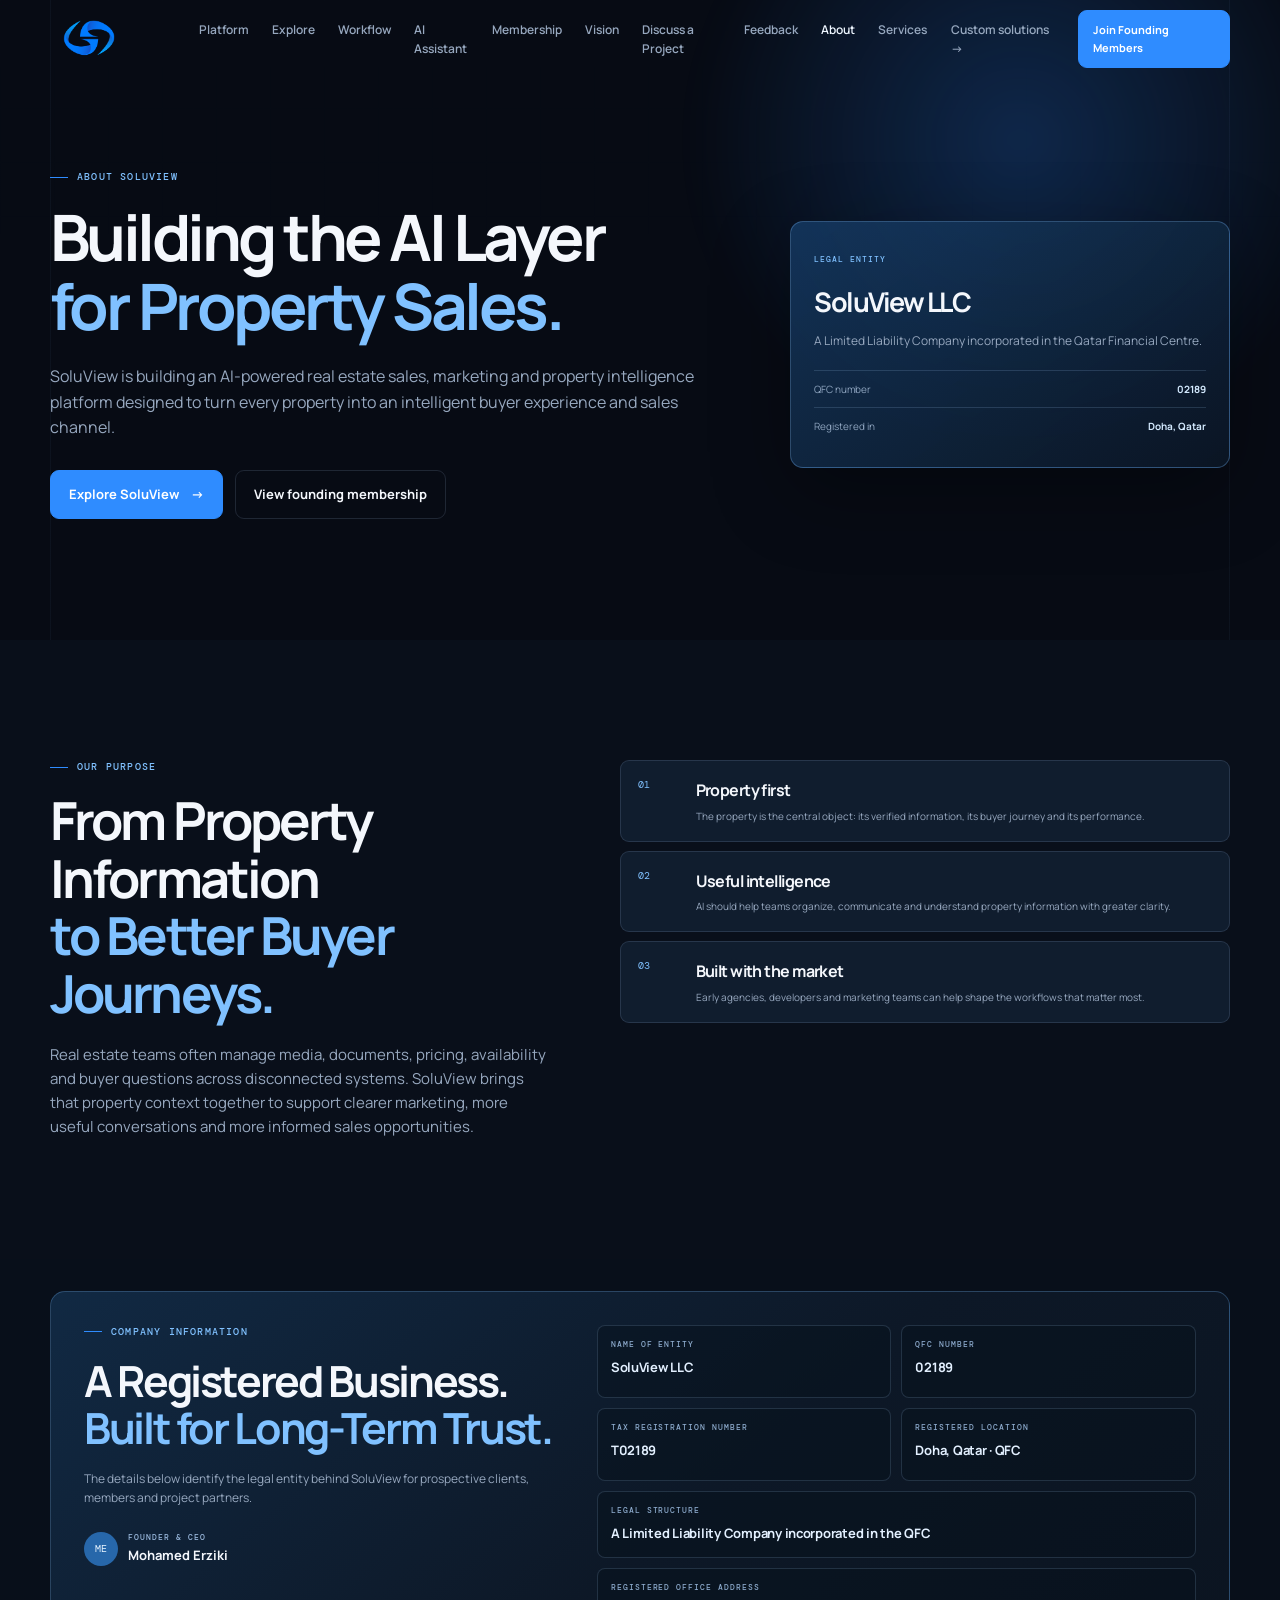
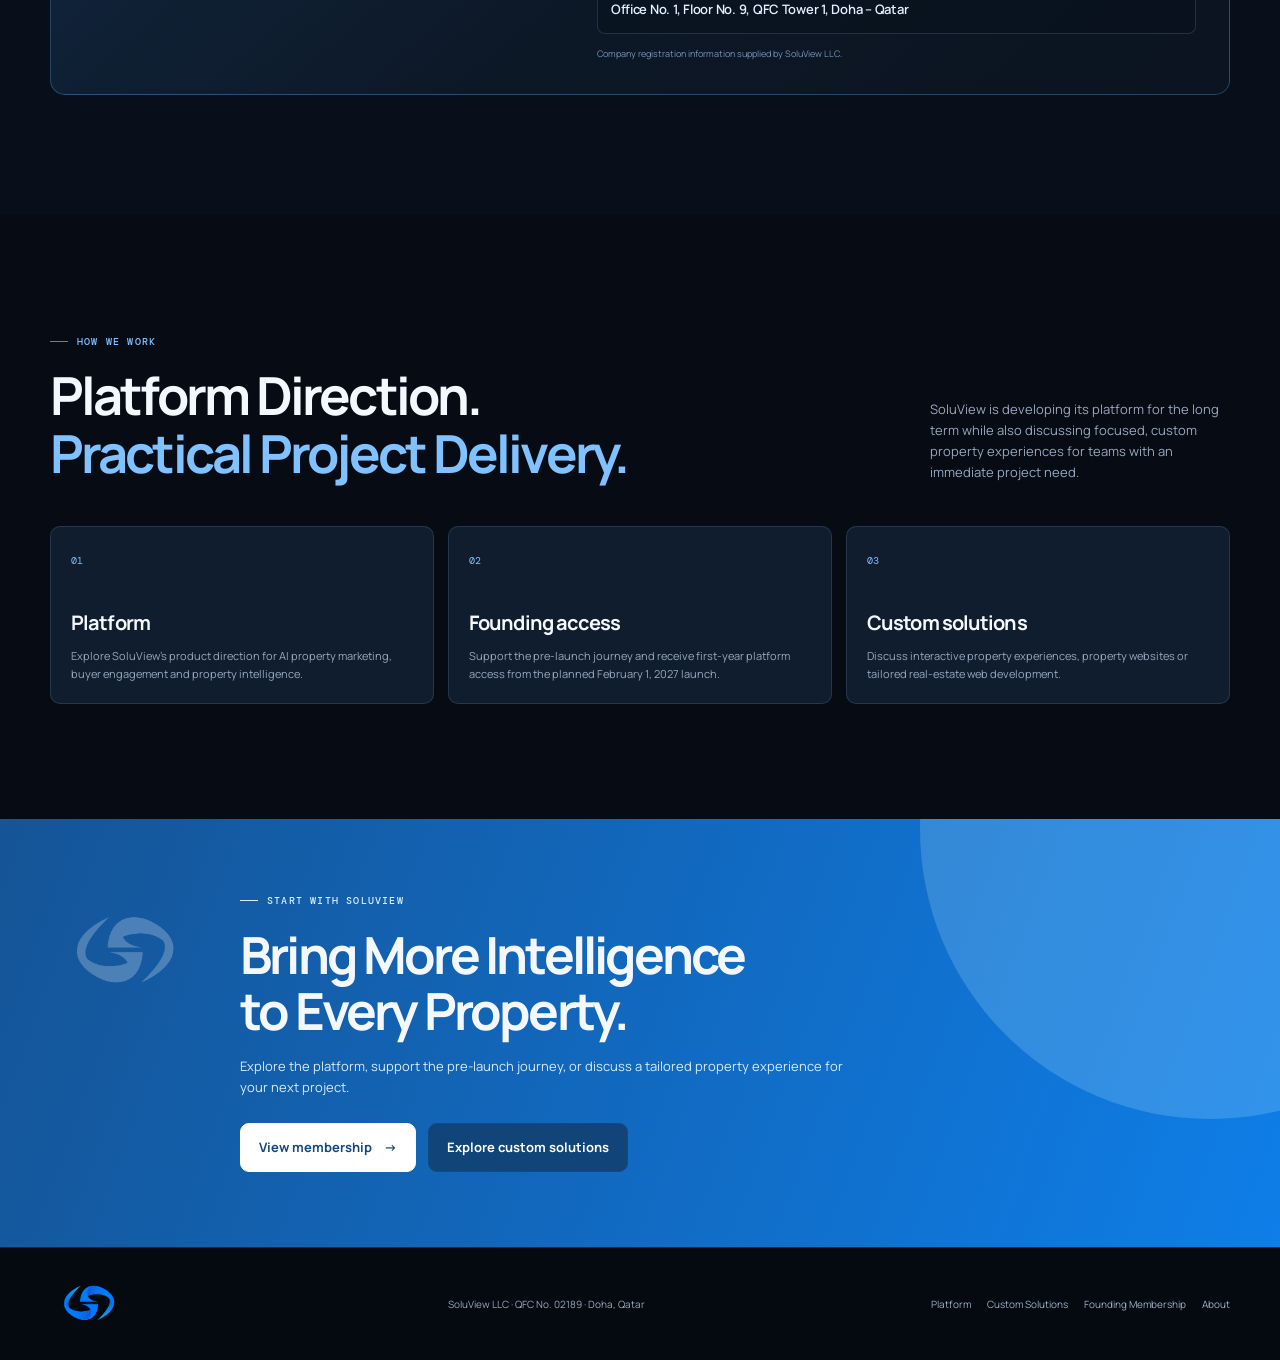
==== commit 93f4def9: "Organize navigation and rename Services" ====
--- a/about.html
+++ b/about.html
@@ -5,12 +5,13 @@
   <meta name="viewport" content="width=device-width, initial-scale=1.0">
   <meta name="description" content="About SoluView LLC, an AI-powered real estate sales and property intelligence company incorporated in the Qatar Financial Centre, Doha.">
   <title>About SoluView LLC | Company Information</title>
+  <link rel="icon" href="SoluView.ico" type="image/x-icon">
   <link rel="preconnect" href="https://fonts.googleapis.com"><link rel="preconnect" href="https://fonts.gstatic.com" crossorigin>
   <link href="https://fonts.googleapis.com/css2?family=DM+Mono:wght@400;500&family=Manrope:wght@400;500;600;700;800&display=swap" rel="stylesheet">
   <link rel="stylesheet" href="style.css">
 </head>
 <body>
-  <header class="site-header" id="top"><nav class="nav container" aria-label="Primary navigation"><a class="brand" href="index.html" aria-label="SoluView home"><img src="SoluView Logo.png" alt="SoluView"></a><button class="menu-toggle" aria-controls="nav-menu" aria-expanded="false"><span></span><span></span><span></span><b class="sr-only">Open navigation menu</b></button><div class="nav-menu" id="nav-menu"><a href="index.html#platform">Platform</a><a href="index.html#explore">Explore</a><a href="solutions.html">Solutions</a><a href="index.html#workflow">How It Works</a><a href="membership.html">Membership</a><a class="active-link" href="about.html">About</a></div><div class="nav-actions"><a class="text-link" href="solutions.html">Custom solutions <i>→</i></a><a class="button button-small" href="membership.html">Join Founding Members</a></div></nav></header>
+  <header class="site-header" id="top"><nav class="nav container" aria-label="Primary navigation"><a class="brand" href="index.html" aria-label="SoluView home"><img src="SoluView Logo.png" alt="SoluView"></a><button class="menu-toggle" aria-controls="nav-menu" aria-expanded="false"><span></span><span></span><span></span><b class="sr-only">Open navigation menu</b></button><div class="nav-menu" id="nav-menu"><a href="index.html#platform">Platform</a><a href="index.html#explore">Explore</a><a href="index.html#workflow">Workflow</a><a href="index.html#solutions">AI Assistant</a><a href="index.html#membership">Membership</a><a href="index.html#vision">Vision</a><a href="index.html#project-request">Discuss a Project</a><a href="index.html#feedback">Feedback</a><a class="active-link" href="about.html">About</a><a href="solutions.html">Services</a></div><div class="nav-actions"><a class="text-link" href="solutions.html">Custom solutions <i>→</i></a><a class="button button-small" href="membership.html">Join Founding Members</a></div></nav></header>
   <main>
     <section class="page-hero section-grid"><div class="page-hero-glow"></div><div class="container page-hero-layout"><div class="reveal"><p class="eyebrow"><span></span>About SoluView</p><h1>Building the AI Layer<br><em>for Property Sales.</em></h1><p>SoluView is building an AI-powered real estate sales, marketing and property intelligence platform designed to turn every property into an intelligent buyer experience and sales channel.</p><div class="button-row"><a class="button" href="index.html#explore">Explore SoluView <i>→</i></a><a class="button button-ghost" href="membership.html">View founding membership</a></div></div><aside class="support-card reveal"><small>LEGAL ENTITY</small><b>SoluView LLC</b><p>A Limited Liability Company incorporated in the Qatar Financial Centre.</p><div class="support-card-row"><span>QFC number</span><strong>02189</strong></div><div class="support-card-row"><span>Registered in</span><strong>Doha, Qatar</strong></div></aside></div></section>
     <section class="section about-purpose"><div class="container about-purpose-grid"><div class="section-heading reveal"><p class="eyebrow"><span></span>Our purpose</p><h2>From Property Information<br><em>to Better Buyer Journeys.</em></h2><p>Real estate teams often manage media, documents, pricing, availability and buyer questions across disconnected systems. SoluView brings that property context together to support clearer marketing, more useful conversations and more informed sales opportunities.</p></div><div class="about-principles reveal"><article><span>01</span><h3>Property first</h3><p>The property is the central object: its verified information, its buyer journey and its performance.</p></article><article><span>02</span><h3>Useful intelligence</h3><p>AI should help teams organize, communicate and understand property information with greater clarity.</p></article><article><span>03</span><h3>Built with the market</h3><p>Early agencies, developers and marketing teams can help shape the workflows that matter most.</p></article></div></div></section>
--- a/style.css
+++ b/style.css
@@ -13,4 +13,8 @@
 @media(max-width:900px){.about-purpose-grid{grid-template-columns:1fr;gap:32px}}
 .forms-section{background:#090f1a}.form-grid{display:grid;grid-template-columns:1.15fr .85fr;gap:16px;margin-top:42px}.project-form,.feedback-form{padding:23px;background:#101d2e;border:1px solid var(--border);border-radius:12px}.field-row{display:grid;grid-template-columns:1fr 1fr;gap:12px}.project-form label,.feedback-form label{display:block;font-size:11px;font-weight:700;color:#c9d9eb;margin-bottom:14px}.project-form input,.project-form select,.project-form textarea,.feedback-form input,.feedback-form select,.feedback-form textarea{display:block;width:100%;margin-top:6px;padding:11px 12px;background:#0a1421;border:1px solid #29415e;border-radius:7px;color:var(--text);font:400 11px var(--sans);outline:none;transition:.2s;resize:vertical}.project-form input::placeholder,.project-form textarea::placeholder,.feedback-form input::placeholder,.feedback-form textarea::placeholder{color:#70849e}.project-form input:focus,.project-form select:focus,.project-form textarea:focus,.feedback-form input:focus,.feedback-form select:focus,.feedback-form textarea:focus{border-color:var(--brand);box-shadow:0 0 0 3px rgba(47,140,255,.12)}.project-form select,.feedback-form select{appearance:auto}.project-form textarea,.feedback-form textarea{line-height:1.55}.project-form .button,.feedback-form .button{margin-top:3px}.form-status{display:none;margin-top:14px!important;padding:10px 11px;border-radius:6px;font-size:10px}.form-status.success,.form-status.notice,.form-status.error{display:block}.form-status.success{color:#cef6df;background:rgba(88,214,160,.11);border:1px solid rgba(88,214,160,.34)}.form-status.notice{color:#d7e7fb;background:rgba(66,137,214,.12);border:1px solid rgba(93,157,225,.32)}.form-status.error{color:#ffd2d2;background:rgba(229,85,85,.1);border:1px solid rgba(229,85,85,.32)}.form-transport{display:none}.form-sidecard{padding:25px;border:1px solid rgba(81,154,229,.32);border-radius:12px;background:linear-gradient(150deg,#112b48,#0c1726)}.form-sidecard h3{font-size:23px;letter-spacing:-.05em;margin:10px 0}.form-sidecard>p{font-size:11px;margin-bottom:21px}.form-sidecard>div{display:grid;grid-template-columns:23px 1fr;gap:9px;padding:11px 0;border-top:1px solid rgba(172,211,255,.13)}.form-sidecard>div span{font:9px var(--mono);color:var(--brand-light)}.form-sidecard>div p{font-size:10px}.feedback-section{padding-top:88px;background:#07101b}.feedback-layout{display:grid;grid-template-columns:.8fr 1.2fr;gap:65px;align-items:start}.feedback-form{background:#0d1929}
 @media(max-width:900px){.form-grid,.feedback-layout{grid-template-columns:1fr}.form-sidecard{max-width:650px}.feedback-layout{gap:28px}}
-@media(max-width:650px){.forms-section{padding-top:65px}.form-grid{margin-top:28px}.project-form,.feedback-form,.form-sidecard{padding:17px}.field-row{grid-template-columns:1fr;gap:0}.feedback-section{padding-top:65px}}+@media(max-width:650px){.forms-section{padding-top:65px}.form-grid{margin-top:28px}.project-form,.feedback-form,.form-sidecard{padding:17px}.field-row{grid-template-columns:1fr;gap:0}.feedback-section{padding-top:65px}}
+
+/* Expanded primary navigation: every landing-page section stays available without crowding the header. */
+@media (min-width:901px) and (max-width:1240px){.nav-actions{display:none}.nav-menu{gap:13px}.nav-menu a{font-size:10px}}
+@media (min-width:651px) and (max-width:900px){.site-header{background:rgba(7,11,20,.9);backdrop-filter:blur(10px);border-color:var(--border)}.nav{height:65px}.menu-toggle{display:flex;position:relative;z-index:3;width:34px;height:34px;padding:8px;flex-direction:column;justify-content:center;gap:5px}.menu-toggle span{display:block;height:1px;background:#dceaff;transition:.2s}.menu-toggle.open span:first-child{transform:translateY(6px) rotate(45deg)}.menu-toggle.open span:nth-child(2){opacity:0}.menu-toggle.open span:nth-child(3){transform:translateY(-6px) rotate(-45deg)}.nav-actions{display:none}.nav-menu{position:absolute;z-index:2;top:0;right:0;left:0;padding:78px 24px 22px;background:#0c1522;border-bottom:1px solid var(--border);display:flex;flex-direction:column;gap:18px;transform:translateY(-115%);transition:.3s}.nav-menu.open{transform:none}.nav-menu a{font-size:14px}}
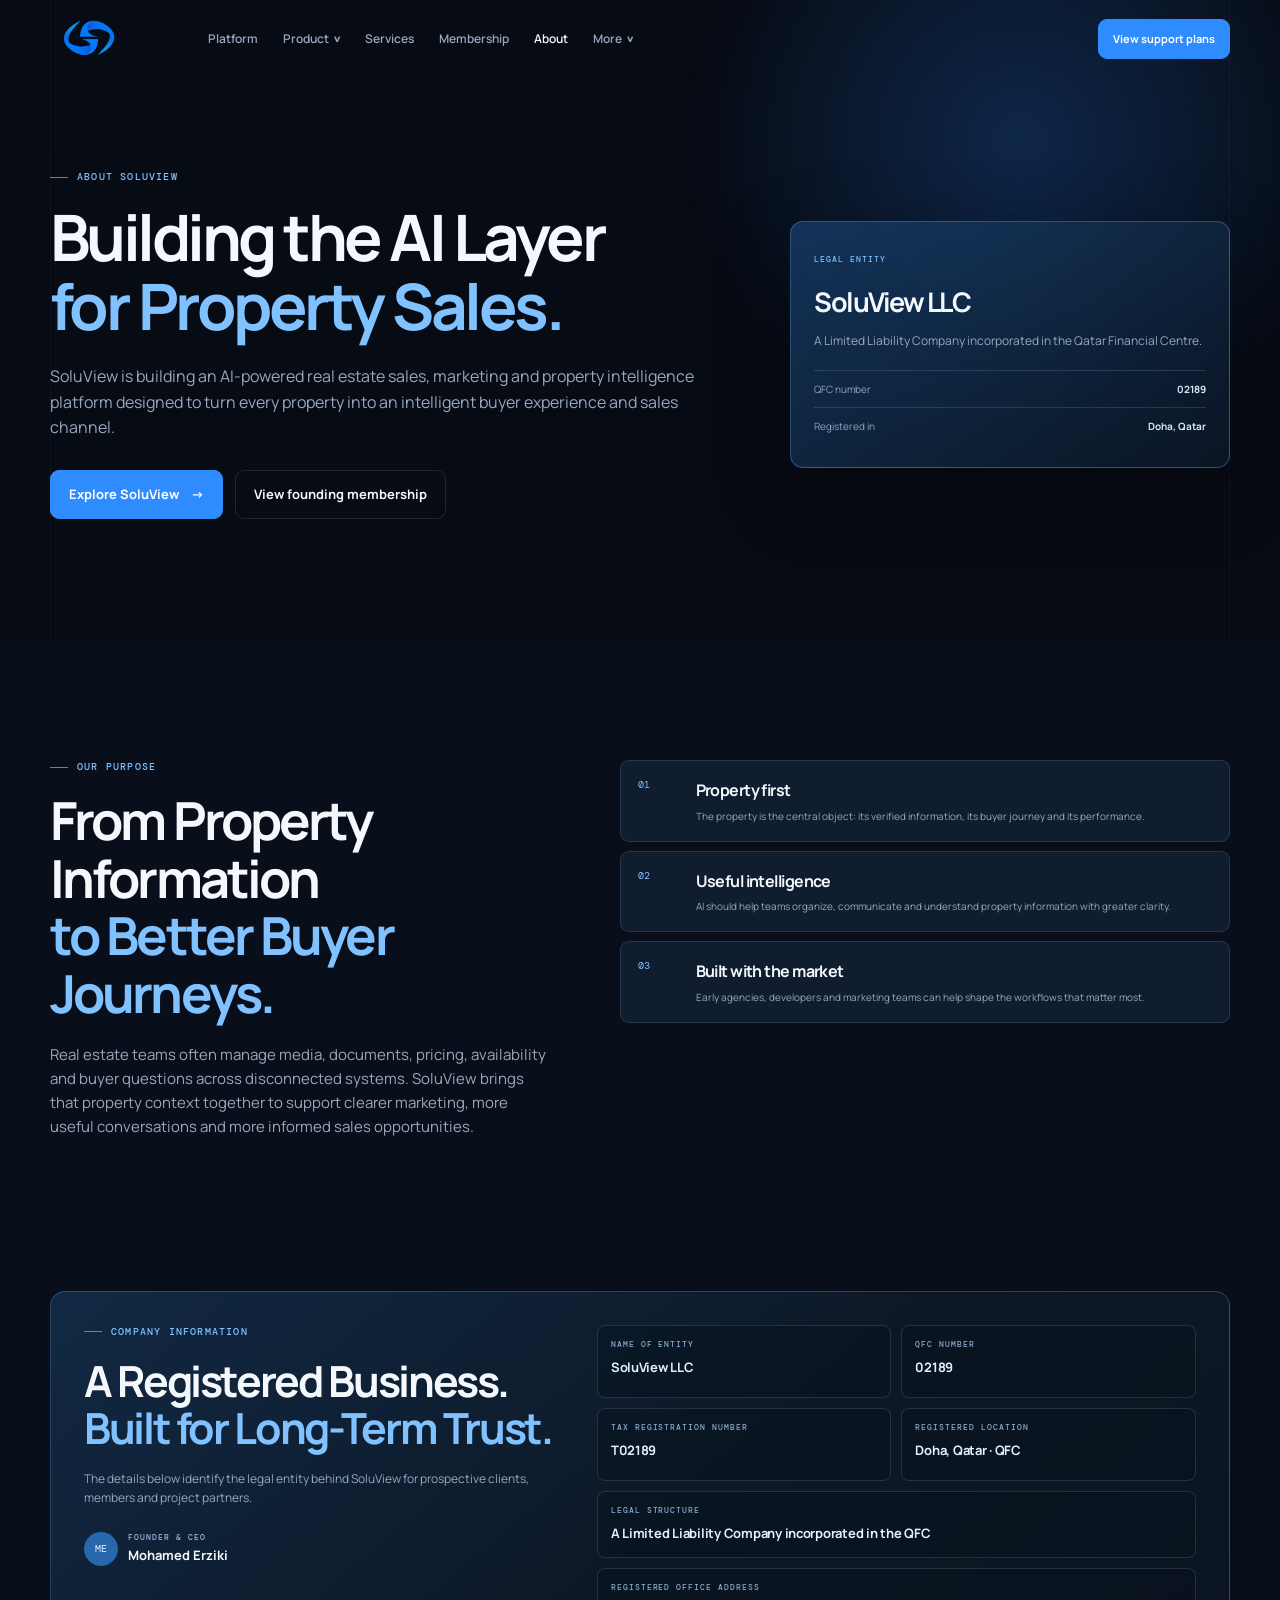
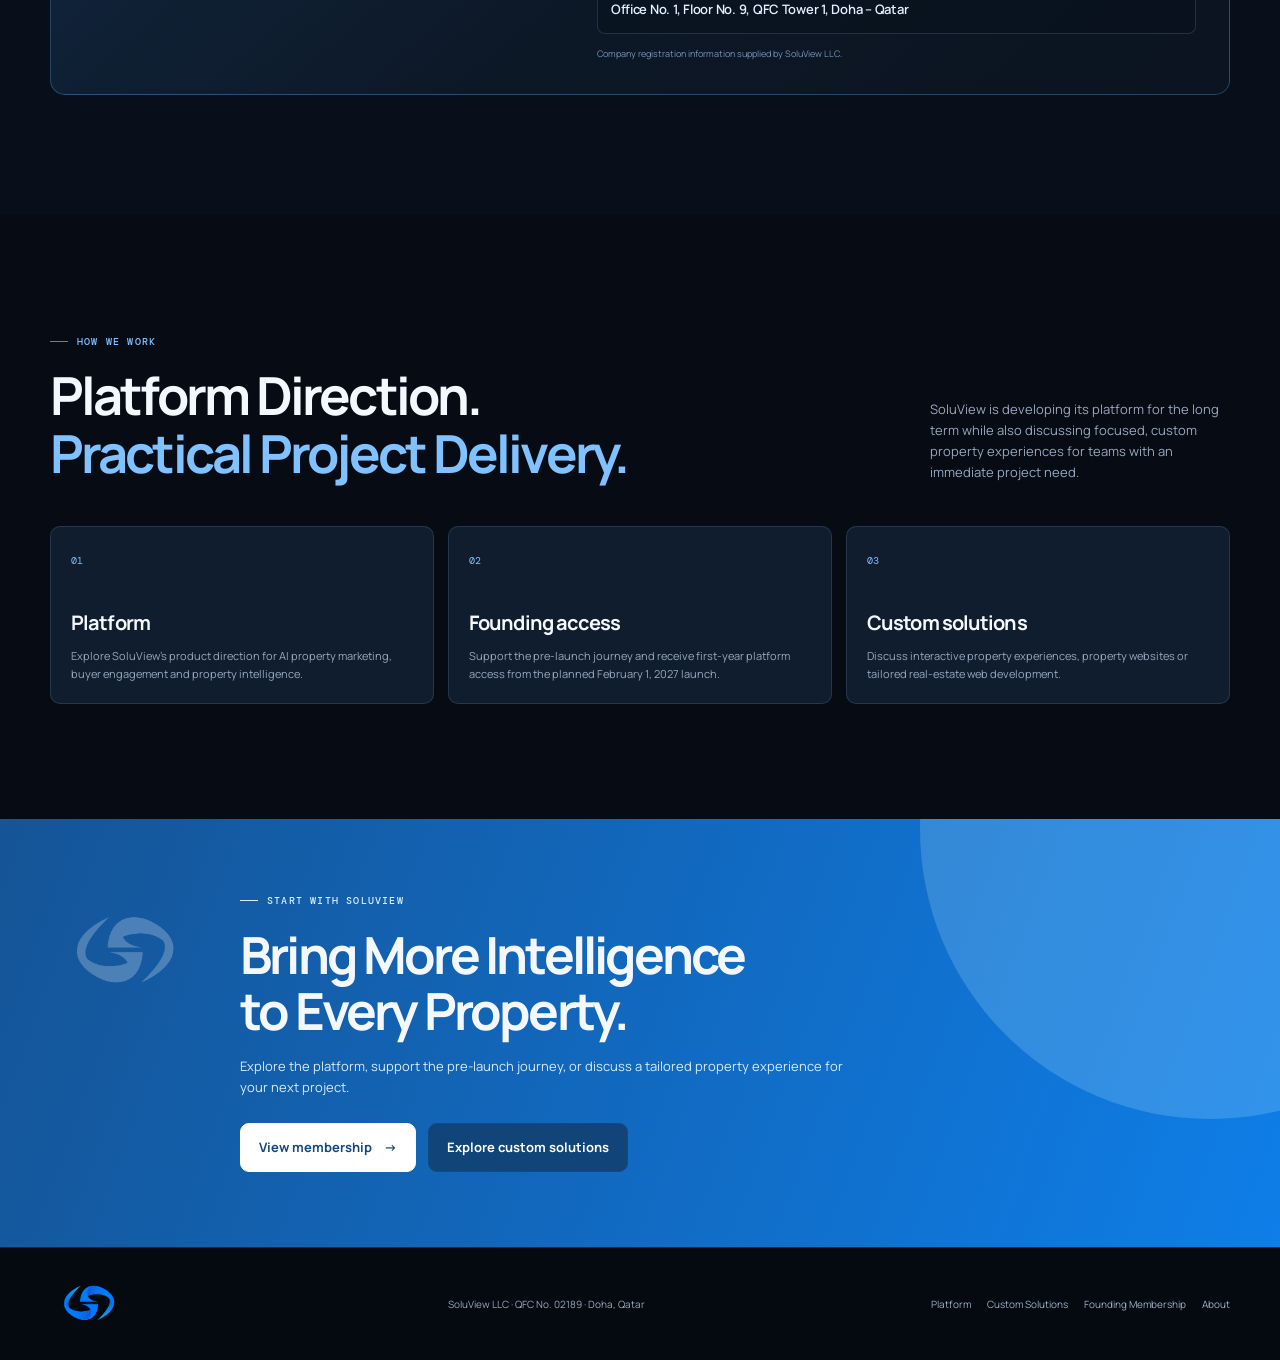
==== commit e0d75b4d: "Refine primary navigation menu" ====
--- a/about.html
+++ b/about.html
@@ -11,7 +11,7 @@
   <link rel="stylesheet" href="style.css">
 </head>
 <body>
-  <header class="site-header" id="top"><nav class="nav container" aria-label="Primary navigation"><a class="brand" href="index.html" aria-label="SoluView home"><img src="SoluView Logo.png" alt="SoluView"></a><button class="menu-toggle" aria-controls="nav-menu" aria-expanded="false"><span></span><span></span><span></span><b class="sr-only">Open navigation menu</b></button><div class="nav-menu" id="nav-menu"><a href="index.html#platform">Platform</a><a href="index.html#explore">Explore</a><a href="index.html#workflow">Workflow</a><a href="index.html#solutions">AI Assistant</a><a href="index.html#membership">Membership</a><a href="index.html#vision">Vision</a><a href="index.html#project-request">Discuss a Project</a><a href="index.html#feedback">Feedback</a><a class="active-link" href="about.html">About</a><a href="solutions.html">Services</a></div><div class="nav-actions"><a class="text-link" href="solutions.html">Custom solutions <i>→</i></a><a class="button button-small" href="membership.html">Join Founding Members</a></div></nav></header>
+  <header class="site-header" id="top"><nav class="nav container" aria-label="Primary navigation"><a class="brand" href="index.html" aria-label="SoluView home"><img src="SoluView Logo.png" alt="SoluView"></a><button class="menu-toggle" aria-controls="nav-menu" aria-expanded="false"><span></span><span></span><span></span><b class="sr-only">Open navigation menu</b></button><div class="nav-menu" id="nav-menu"><a href="index.html#platform">Platform</a><details class="nav-dropdown"><summary>Product</summary><div class="nav-dropdown-menu"><a href="index.html#explore">Explore SoluView</a><a href="index.html#workflow">How it works</a><a href="index.html#solutions">AI Assistant</a></div></details><a href="solutions.html">Services</a><a href="membership.html">Membership</a><a class="active-link" href="about.html">About</a><details class="nav-dropdown"><summary>More</summary><div class="nav-dropdown-menu"><a href="index.html#vision">Vision</a><a href="index.html#project-request">Discuss a project</a><a href="index.html#feedback">Share feedback</a></div></details></div><div class="nav-actions"><a class="button button-small" href="membership.html#plans">View support plans</a></div></nav></header>
   <main>
     <section class="page-hero section-grid"><div class="page-hero-glow"></div><div class="container page-hero-layout"><div class="reveal"><p class="eyebrow"><span></span>About SoluView</p><h1>Building the AI Layer<br><em>for Property Sales.</em></h1><p>SoluView is building an AI-powered real estate sales, marketing and property intelligence platform designed to turn every property into an intelligent buyer experience and sales channel.</p><div class="button-row"><a class="button" href="index.html#explore">Explore SoluView <i>→</i></a><a class="button button-ghost" href="membership.html">View founding membership</a></div></div><aside class="support-card reveal"><small>LEGAL ENTITY</small><b>SoluView LLC</b><p>A Limited Liability Company incorporated in the Qatar Financial Centre.</p><div class="support-card-row"><span>QFC number</span><strong>02189</strong></div><div class="support-card-row"><span>Registered in</span><strong>Doha, Qatar</strong></div></aside></div></section>
     <section class="section about-purpose"><div class="container about-purpose-grid"><div class="section-heading reveal"><p class="eyebrow"><span></span>Our purpose</p><h2>From Property Information<br><em>to Better Buyer Journeys.</em></h2><p>Real estate teams often manage media, documents, pricing, availability and buyer questions across disconnected systems. SoluView brings that property context together to support clearer marketing, more useful conversations and more informed sales opportunities.</p></div><div class="about-principles reveal"><article><span>01</span><h3>Property first</h3><p>The property is the central object: its verified information, its buyer journey and its performance.</p></article><article><span>02</span><h3>Useful intelligence</h3><p>AI should help teams organize, communicate and understand property information with greater clarity.</p></article><article><span>03</span><h3>Built with the market</h3><p>Early agencies, developers and marketing teams can help shape the workflows that matter most.</p></article></div></div></section>
--- a/style.css
+++ b/style.css
@@ -18,3 +18,10 @@
 /* Expanded primary navigation: every landing-page section stays available without crowding the header. */
 @media (min-width:901px) and (max-width:1240px){.nav-actions{display:none}.nav-menu{gap:13px}.nav-menu a{font-size:10px}}
 @media (min-width:651px) and (max-width:900px){.site-header{background:rgba(7,11,20,.9);backdrop-filter:blur(10px);border-color:var(--border)}.nav{height:65px}.menu-toggle{display:flex;position:relative;z-index:3;width:34px;height:34px;padding:8px;flex-direction:column;justify-content:center;gap:5px}.menu-toggle span{display:block;height:1px;background:#dceaff;transition:.2s}.menu-toggle.open span:first-child{transform:translateY(6px) rotate(45deg)}.menu-toggle.open span:nth-child(2){opacity:0}.menu-toggle.open span:nth-child(3){transform:translateY(-6px) rotate(-45deg)}.nav-actions{display:none}.nav-menu{position:absolute;z-index:2;top:0;right:0;left:0;padding:78px 24px 22px;background:#0c1522;border-bottom:1px solid var(--border);display:flex;flex-direction:column;gap:18px;transform:translateY(-115%);transition:.3s}.nav-menu.open{transform:none}.nav-menu a{font-size:14px}}
+
+
+/* Refined primary navigation */
+.nav{gap:28px}.nav-menu{align-items:center;gap:25px}.nav-menu a,.nav-dropdown summary{font-size:12px;font-weight:600;color:var(--text-muted);transition:color .2s}.nav-menu a:hover,.nav-dropdown summary:hover,.nav-dropdown[open] summary{color:var(--text)}.nav-dropdown{position:relative}.nav-dropdown summary{display:flex;align-items:center;gap:5px;cursor:pointer;list-style:none}.nav-dropdown summary::-webkit-details-marker{display:none}.nav-dropdown summary:after{content:"v";font:700 10px/1 var(--mono);transition:transform .2s}.nav-dropdown[open] summary:after{transform:rotate(180deg)}.nav-dropdown-menu{position:absolute;top:calc(100% + 15px);left:50%;min-width:184px;padding:8px;border:1px solid var(--border);border-radius:10px;background:rgba(12,21,34,.98);box-shadow:0 18px 42px rgba(0,0,0,.28);transform:translateX(-50%)}.nav-dropdown-menu:before{content:"";position:absolute;top:-6px;left:50%;width:10px;height:10px;background:#0c1522;border-top:1px solid var(--border);border-left:1px solid var(--border);transform:translateX(-50%) rotate(45deg)}.nav-dropdown-menu a{position:relative;z-index:1;display:block;padding:8px 10px;border-radius:6px;white-space:nowrap;font-size:11px}.nav-dropdown-menu a:hover{background:rgba(80,149,230,.12);color:#eef6ff}.nav-actions{margin-left:auto}.nav-actions .button-small{white-space:nowrap}
+@media (min-width:901px) and (max-width:1080px){.nav{gap:18px}.nav-menu{gap:17px}.nav-menu a,.nav-dropdown summary{font-size:11px}.nav-actions .button-small{padding:9px 11px;font-size:10px}}
+@media (min-width:651px) and (max-width:900px){.nav-menu{align-items:stretch}.nav-dropdown{position:static}.nav-dropdown summary{font-size:14px}.nav-dropdown-menu{position:static;min-width:0;margin:7px 0 0 12px;padding:3px 0 3px 12px;background:transparent;border:0;border-left:1px solid var(--border);border-radius:0;box-shadow:none;transform:none}.nav-dropdown-menu:before{display:none}.nav-dropdown-menu a{padding:7px 0;font-size:12px}.nav-dropdown-menu a:hover{background:none}}
+@media (max-width:650px){.nav-menu{align-items:stretch}.nav-dropdown{position:static}.nav-dropdown summary{font-size:14px}.nav-dropdown-menu{position:static;min-width:0;margin:7px 0 0 12px;padding:3px 0 3px 12px;background:transparent;border:0;border-left:1px solid var(--border);border-radius:0;box-shadow:none;transform:none}.nav-dropdown-menu:before{display:none}.nav-dropdown-menu a{padding:7px 0;font-size:12px}.nav-dropdown-menu a:hover{background:none}}
